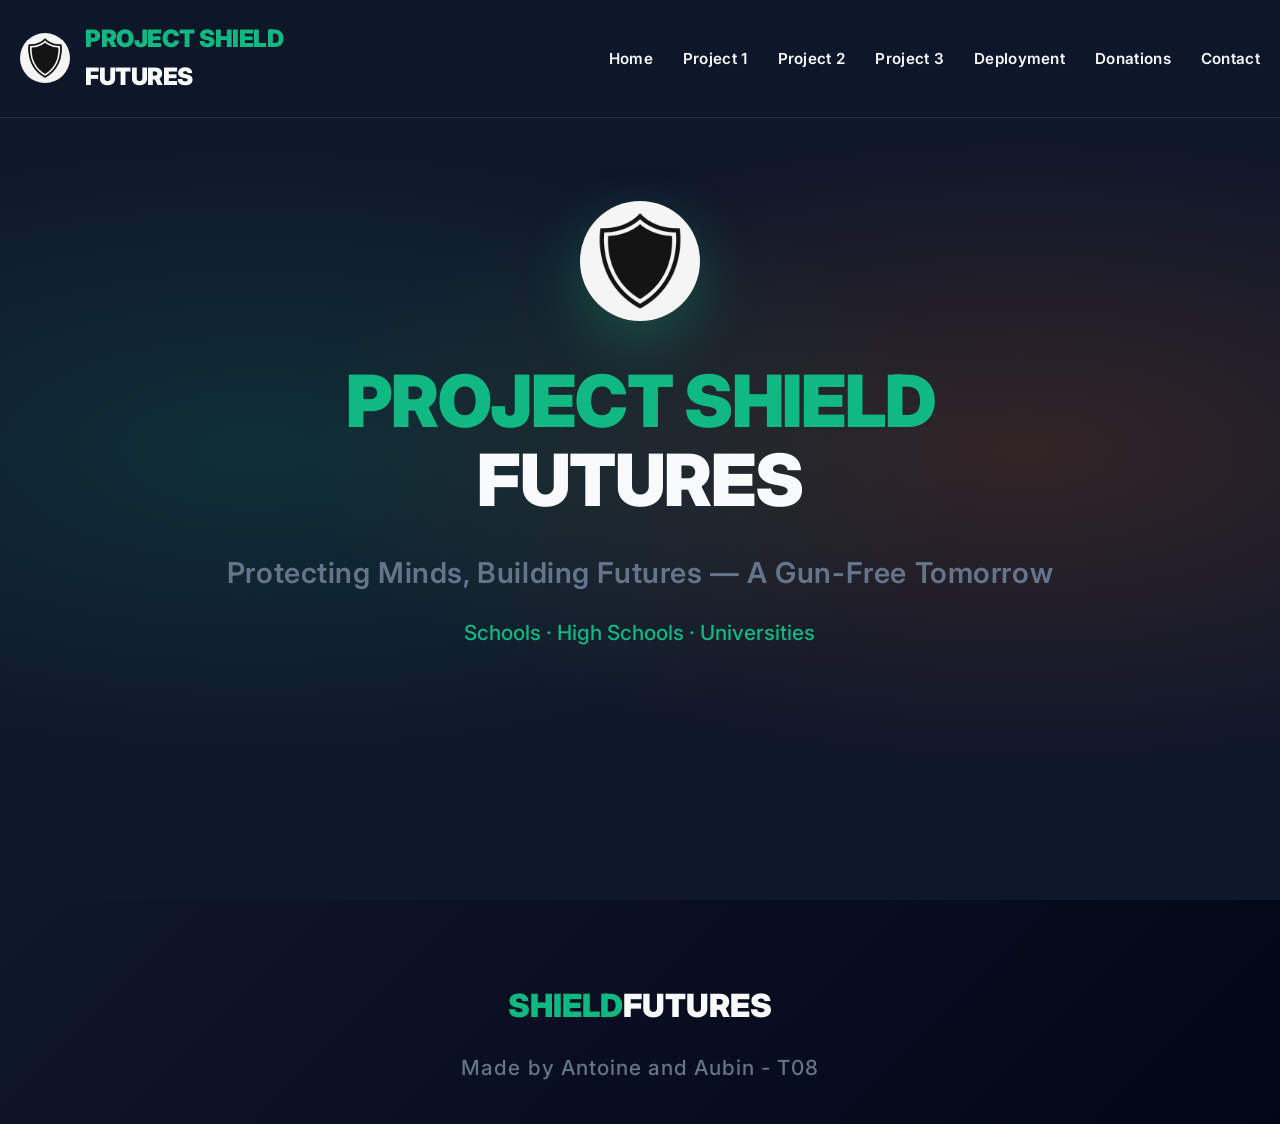
==== index.html @ 718054be "Update index.html" ====
<!DOCTYPE html>
<html lang="en">
<head>
    <meta charset="UTF-8">
    <meta name="viewport" content="width=device-width, initial-scale=1.0">
    <title>Guns Out. Safety In.</title>
    <link rel="icon" type="image/png" href="logo.png">
    <link rel="preconnect" href="https://fonts.googleapis.com">
    <link rel="preconnect" href="https://fonts.gstatic.com" crossorigin>
    <link href="https://fonts.googleapis.com/css2?family=Inter:wght@300;400;500;600;700;800;900&display=swap" rel="stylesheet">
    <link rel="stylesheet" href="css/styles.css">
</head>
<body>
    <!-- HEADER -->
    <header class="header">
        <div class="header-content">
            <a href="index.html" class="logo">
                <img src="logo.png" alt="Shield Futures Logo">
                <span class="logo-text"><span class="highlight">PROJECT SHIELD</span><br>FUTURES</span>
            </a>
            <nav>
                <ul class="nav-menu">
                    <li><a href="index.html">Home</a></li>
                    <li><a href="project1.html">Project 1</a></li>
                    <li><a href="project2.html">Project 2</a></li>
                    <li><a href="project3.html">Project 3</a></li>
                    <li><a href="deployment.html">Deployment</a></li>
                    <li><a href="donations.html">Donations</a></li>
                    <li><a href="contact.html">Contact</a></li>
                </ul>
                <div class="hamburger">
                    <span></span>
                    <span></span>
                    <span></span>
                </div>
            </nav>
        </div>
    </header>

    <!-- MOBILE MENU -->
    <div class="mobile-menu">
        <button class="mobile-menu-close">&times;</button>
        <a href="index.html">Home</a>
        <a href="project1.html">Project 1</a>
        <a href="project2.html">Project 2</a>
        <a href="project3.html">Project 3</a>
        <a href="deployment.html">Deployment</a>
        <a href="donations.html">Donations</a>
        <a href="contact.html">Contact</a>
    </div>

    <!-- HERO SECTION -->
    <section id="hero" class="section hero">
        <div class="container">
            <div class="hero-content">
                <div class="shield-icon">
                    <img src="logo.png" alt="Shield Futures Logo">
                </div>
                <h1><span class="highlight">PROJECT SHIELD</span><br>FUTURES</h1>
                <h2>Protecting Minds, Building Futures &mdash; A Gun-Free Tomorrow</h2>
                <div class="hero-location">Schools &middot; High Schools &middot; Universities</div>
            </div>
        </div>
    </section>

    <!-- FOOTER -->
    <footer class="footer">
        <div class="container">
            <div class="footer-logo">SHIELD<span>FUTURES</span></div>
            <div class="footer-message">Made by Antoine and Aubin - T08</div>
        </div>
    </footer>

    <script src="js/script.js"></script>
</body>
</html>
---- css/styles.css ----
/* ===== CSS VARIABLES ===== */
:root {
    --bg-dark: #0F172A;
    --bg-light: #F8FAFC;
    --primary: #10B981;
    --accent: #F97316;
    --text-dark: #0F172A;
    --text-light: #F8FAFC;
    --text-muted: #64748B;
    --font-family: 'Inter', -apple-system, BlinkMacSystemFont, 'Segoe UI', Roboto, sans-serif;
}

/* ===== RESET & BASE ===== */
* {
    margin: 0;
    padding: 0;
    box-sizing: border-box;
}

html {
    scroll-behavior: smooth;
}

body {
    font-family: var(--font-family);
    background-color: var(--bg-dark);
    color: var(--text-light);
    line-height: 1.6;
    overflow-x: hidden;
}

.container {
    max-width: 1400px;
    margin: 0 auto;
    padding: 0 20px;
}

/* ===== HEADER ===== */
.header {
    position: fixed;
    top: 0;
    left: 0;
    right: 0;
    z-index: 1000;
    padding: 20px 0;
    background: rgba(15, 23, 42, 0.9);
    backdrop-filter: blur(10px);
    border-bottom: 1px solid rgba(255, 255, 255, 0.1);
}

.header-content {
    display: flex;
    justify-content: space-between;
    align-items: center;
    max-width: 1400px;
    margin: 0 auto;
    padding: 0 20px;
}

.logo {
    display: flex;
    align-items: center;
    gap: 15px;
    text-decoration: none;
    color: var(--text-light);
}

.logo img {
    width: 50px;
    height: 50px;
    border-radius: 50%;
    object-fit: cover;
}

.logo-text {
    font-size: 1.5rem;
    font-weight: 900;
    letter-spacing: -0.02em;
}

.logo-text .highlight {
    color: var(--primary);
}

.nav-menu {
    display: flex;
    gap: 30px;
    list-style: none;
}

.nav-menu a {
    text-decoration: none;
    color: var(--text-light);
    font-weight: 600;
    font-size: 0.95rem;
    letter-spacing: 0.02em;
    transition: color 0.3s ease;
    position: relative;
    padding: 5px 0;
}

.nav-menu a:hover {
    color: var(--primary);
}

.nav-menu a::after {
    content: '';
    position: absolute;
    bottom: 0;
    left: 0;
    width: 0;
    height: 2px;
    background: var(--primary);
    transition: width 0.3s ease;
}

.nav-menu a:hover::after {
    width: 100%;
}

.hamburger {
    display: none;
    flex-direction: column;
    gap: 5px;
    cursor: pointer;
    padding: 10px;
}

.hamburger span {
    width: 25px;
    height: 2px;
    background: var(--text-light);
    transition: all 0.3s ease;
}

/* ===== UTILITY CLASSES ===== */
.section {
    padding: 100px 0;
    min-height: 100vh;
    display: flex;
    align-items: center;
    position: relative;
}

.section-title {
    font-size: 3rem;
    font-weight: 900;
    text-align: center;
    margin-bottom: 60px;
    color: var(--text-light);
    letter-spacing: -0.02em;
}

.section-title .highlight {
    color: var(--primary);
}

.section-subtitle {
    font-size: 1.5rem;
    font-weight: 600;
    color: var(--text-muted);
    text-align: center;
    margin-bottom: 40px;
    letter-spacing: 0.05em;
}

.section-number {
    display: inline-block;
    padding: 8px 20px;
    background: linear-gradient(135deg, var(--primary), var(--accent));
    border-radius: 25px;
    font-size: 1.2rem;
    font-weight: 800;
    color: var(--bg-dark);
    margin-right: 15px;
}

/* ===== HERO SECTION ===== */
.hero {
    padding: 120px 0;
    position: relative;
    overflow: hidden;
}

.hero::before {
    content: '';
    position: absolute;
    top: 0;
    left: 0;
    right: 0;
    bottom: 0;
    background: 
        radial-gradient(ellipse at 20% 50%, rgba(16, 185, 129, 0.15) 0%, transparent 50%),
        radial-gradient(ellipse at 80% 50%, rgba(249, 115, 22, 0.15) 0%, transparent 50%);
    pointer-events: none;
}

.hero-content {
    text-align: center;
    position: relative;
    z-index: 1;
}

.hero h1 {
    font-size: 4.5rem;
    font-weight: 900;
    line-height: 1.1;
    margin-bottom: 30px;
    color: var(--text-light);
    letter-spacing: -0.02em;
}

.hero h1 .highlight {
    color: var(--primary);
}

.hero h2 {
    font-size: 1.8rem;
    font-weight: 600;
    color: var(--text-muted);
    margin-bottom: 20px;
    letter-spacing: 0.02em;
}

.hero-location {
    font-size: 1.3rem;
    color: var(--primary);
    font-weight: 500;
    margin-bottom: 50px;
}

.shield-icon {
    width: 120px;
    height: 120px;
    border-radius: 50%;
    display: flex;
    align-items: center;
    justify-content: center;
    margin: 0 auto 40px;
    box-shadow: 0 20px 60px rgba(16, 185, 129, 0.3);
    overflow: hidden;
}

.shield-icon img {
    width: 100%;
    height: 100%;
    object-fit: cover;
}

/* ===== PROJECT SECTIONS ===== */
.project-section {
    background-color: var(--bg-light);
    color: var(--text-dark);
}

.project-section .section-title {
    color: var(--text-dark);
}

.project-section .section-subtitle {
    color: var(--text-muted);
}

.bento-grid {
    display: grid;
    grid-template-columns: repeat(3, 1fr);
    gap: 30px;
    margin-top: 40px;
}

@media (max-width: 1024px) {
    .bento-grid {
        grid-template-columns: repeat(2, 1fr);
    }
}

@media (max-width: 768px) {
    .bento-grid {
        grid-template-columns: 1fr;
    }
}

.bento-card {
    background: var(--text-light);
    border-radius: 20px;
    padding: 40px;
    box-shadow: 0 15px 40px rgba(0, 0, 0, 0.1);
    transition: all 0.4s cubic-bezier(0.175, 0.885, 0.32, 1.275);
    border: 2px solid rgba(0, 0, 0, 0.05);
    position: relative;
    overflow: hidden;
    min-height: 320px;
}

.bento-card::before {
    content: '';
    position: absolute;
    top: 0;
    left: 0;
    right: 0;
    height: 5px;
    background: linear-gradient(90deg, var(--primary), var(--accent));
}

.bento-card:hover {
    transform: translateY(-15px) scale(1.02);
    box-shadow: 0 25px 60px rgba(0, 0, 0, 0.2);
    border-color: var(--primary);
}

.bento-card-icon {
    width: 70px;
    height: 70px;
    background: linear-gradient(135deg, rgba(16, 185, 129, 0.2), rgba(249, 115, 22, 0.2));
    border-radius: 16px;
    display: flex;
    align-items: center;
    justify-content: center;
    margin-bottom: 25px;
    font-size: 2.5rem;
    border: 2px solid var(--primary);
}

.bento-card h3 {
    font-size: 1.5rem;
    font-weight: 800;
    margin-bottom: 20px;
    color: var(--text-dark);
    letter-spacing: -0.01em;
}

.bento-card .keywords {
    display: flex;
    flex-wrap: wrap;
    gap: 10px;
}

.keyword-tag {
    padding: 8px 18px;
    background: rgba(16, 185, 129, 0.1);
    border: 1px solid var(--primary);
    border-radius: 20px;
    font-size: 0.9rem;
    font-weight: 600;
    color: var(--primary);
}

/* ===== DEPLOYMENT SECTION ===== */
#deployment {
    background: linear-gradient(135deg, var(--bg-dark) 0%, #1E293B 100%);
}

.deployment-grid {
    display: grid;
    grid-template-columns: repeat(3, 1fr);
    gap: 30px;
    margin-top: 50px;
}

@media (max-width: 1024px) {
    .deployment-grid {
        grid-template-columns: 1fr;
    }
}

.deployment-card {
    background: rgba(255, 255, 255, 0.05);
    border: 2px solid rgba(255, 255, 255, 0.1);
    border-radius: 20px;
    padding: 40px;
    transition: all 0.4s cubic-bezier(0.175, 0.885, 0.32, 1.275);
    text-align: center;
    backdrop-filter: blur(10px);
}

.deployment-card:hover {
    transform: translateY(-10px);
    background: rgba(16, 185, 129, 0.1);
    border-color: var(--primary);
    box-shadow: 0 20px 40px rgba(16, 185, 129, 0.2);
}

.deployment-card-icon {
    width: 80px;
    height: 80px;
    background: linear-gradient(135deg, var(--primary), var(--accent));
    border-radius: 20px;
    display: flex;
    align-items: center;
    justify-content: center;
    margin: 0 auto 25px;
    font-size: 2.5rem;
    box-shadow: 0 10px 30px rgba(16, 185, 129, 0.3);
}

.deployment-card h3 {
    font-size: 1.4rem;
    font-weight: 800;
    margin-bottom: 15px;
    color: var(--text-light);
}

.deployment-card p {
    color: var(--text-muted);
    font-weight: 500;
    font-size: 0.95rem;
}

/* ===== DONATIONS PAGE ===== */
.donations-section {
    background-color: var(--bg-light);
    color: var(--text-dark);
    padding: 100px 0;
}

.donations-content {
    max-width: 800px;
    margin: 0 auto;
    text-align: center;
}

.donations-title {
    font-size: 3rem;
    font-weight: 900;
    color: var(--text-dark);
    margin-bottom: 30px;
    letter-spacing: -0.02em;
}

.donations-title .highlight {
    color: var(--primary);
}

.donations-intro {
    font-size: 1.2rem;
    color: var(--text-muted);
    margin-bottom: 60px;
    line-height: 1.8;
}

.donations-grid {
    display: grid;
    grid-template-columns: repeat(auto-fit, minmax(300px, 1fr));
    gap: 30px;
    margin-bottom: 60px;
}

.donation-card {
    background: var(--text-light);
    border-radius: 20px;
    padding: 40px;
    box-shadow: 0 15px 40px rgba(0, 0, 0, 0.1);
    border: 2px solid rgba(0, 0, 0, 0.05);
    text-align: center;
    transition: all 0.4s ease;
}

.donation-card:hover {
    transform: translateY(-10px);
    box-shadow: 0 20px 40px rgba(16, 185, 129, 0.2);
    border-color: var(--primary);
}

.donation-card-icon {
    width: 80px;
    height: 80px;
    background: linear-gradient(135deg, var(--primary), var(--accent));
    border-radius: 20px;
    display: flex;
    align-items: center;
    justify-content: center;
    margin: 0 auto 25px;
    font-size: 3rem;
}

.donation-card h3 {
    font-size: 1.5rem;
    font-weight: 800;
    color: var(--text-dark);
    margin-bottom: 15px;
}

.donation-card p {
    color: var(--text-muted);
    margin-bottom: 25px;
    line-height: 1.6;
}

.donation-amount {
    font-size: 2.5rem;
    font-weight: 900;
    color: var(--primary);
    margin-bottom: 10px;
}

.donation-progress {
    background: rgba(16, 185, 129, 0.2);
    border-radius: 15px;
    height: 10px;
    margin: 20px 0;
    overflow: hidden;
}

.donation-progress-fill {
    height: 100%;
    background: linear-gradient(90deg, var(--primary), var(--accent));
    border-radius: 15px;
    width: 75%;
    transition: width 1s ease;
}

.donation-stats {
    display: flex;
    justify-content: space-around;
    margin-top: 40px;
    flex-wrap: wrap;
    gap: 20px;
}

.stat-item {
    text-align: center;
}

.stat-number {
    font-size: 2rem;
    font-weight: 900;
    color: var(--primary);
    display: block;
}

.stat-label {
    font-size: 0.9rem;
    color: var(--text-muted);
    margin-top: 5px;
}

.donate-btn {
    display: inline-block;
    padding: 18px 40px;
    background: linear-gradient(135deg, var(--primary), var(--accent));
    color: var(--bg-dark);
    text-decoration: none;
    font-weight: 800;
    font-size: 1.1rem;
    border-radius: 30px;
    transition: all 0.3s ease;
    box-shadow: 0 10px 30px rgba(16, 185, 129, 0.3);
}

.donate-btn:hover {
    transform: translateY(-3px);
    box-shadow: 0 15px 40px rgba(16, 185, 129, 0.5);
}

/* ===== CONTACT PAGE ===== */
.contact-section {
    background-color: var(--bg-light);
    color: var(--text-dark);
    padding: 100px 0;
}

.contact-content {
    max-width: 800px;
    margin: 0 auto;
}

.contact-title {
    font-size: 3rem;
    font-weight: 900;
    color: var(--text-dark);
    text-align: center;
    margin-bottom: 30px;
    letter-spacing: -0.02em;
}

.contact-title .highlight {
    color: var(--primary);
}

.contact-intro {
    font-size: 1.2rem;
    color: var(--text-muted);
    text-align: center;
    margin-bottom: 60px;
    line-height: 1.8;
}

.contact-form {
    background: var(--text-light);
    border-radius: 20px;
    padding: 50px;
    box-shadow: 0 15px 40px rgba(0, 0, 0, 0.1);
    border: 2px solid rgba(0, 0, 0, 0.05);
}

.form-group {
    margin-bottom: 30px;
}

.form-group label {
    display: block;
    font-weight: 600;
    color: var(--text-dark);
    margin-bottom: 10px;
    font-size: 1rem;
}

.form-group input,
.form-group textarea {
    width: 100%;
    padding: 15px 20px;
    border: 2px solid rgba(0, 0, 0, 0.1);
    border-radius: 12px;
    font-family: var(--font-family);
    font-size: 1rem;
    transition: all 0.3s ease;
    background: var(--text-light);
    color: var(--text-dark);
}

.form-group input:focus,
.form-group textarea:focus {
    outline: none;
    border-color: var(--primary);
    box-shadow: 0 0 0 3px rgba(16, 185, 129, 0.1);
}

.form-group textarea {
    min-height: 150px;
    resize: vertical;
}

.submit-btn {
    display: inline-block;
    padding: 18px 40px;
    background: linear-gradient(135deg, var(--primary), var(--accent));
    color: var(--bg-dark);
    text-decoration: none;
    font-weight: 800;
    font-size: 1.1rem;
    border-radius: 30px;
    transition: all 0.3s ease;
    box-shadow: 0 10px 30px rgba(16, 185, 129, 0.3);
    border: none;
    cursor: pointer;
}

.submit-btn:hover {
    transform: translateY(-3px);
    box-shadow: 0 15px 40px rgba(16, 185, 129, 0.5);
}

.contact-info {
    display: grid;
    grid-template-columns: repeat(auto-fit, minmax(250px, 1fr));
    gap: 30px;
    margin-top: 60px;
}

.info-card {
    background: var(--text-light);
    border-radius: 20px;
    padding: 40px;
    box-shadow: 0 15px 40px rgba(0, 0, 0, 0.1);
    border: 2px solid rgba(0, 0, 0, 0.05);
    text-align: center;
    transition: all 0.4s ease;
}

.info-card:hover {
    transform: translateY(-10px);
    box-shadow: 0 20px 40px rgba(16, 185, 129, 0.2);
    border-color: var(--primary);
}

.info-card-icon {
    width: 70px;
    height: 70px;
    background: linear-gradient(135deg, var(--primary), var(--accent));
    border-radius: 20px;
    display: flex;
    align-items: center;
    justify-content: center;
    margin: 0 auto 20px;
    font-size: 2.5rem;
}

.info-card h3 {
    font-size: 1.3rem;
    font-weight: 800;
    color: var(--text-dark);
    margin-bottom: 15px;
}

.info-card p {
    color: var(--text-muted);
    line-height: 1.6;
}

/* ===== FOOTER ===== */
.footer {
    background: linear-gradient(135deg, var(--bg-dark) 0%, #020617 100%);
    padding: 80px 0 40px;
    text-align: center;
}

.footer-logo {
    font-size: 2rem;
    font-weight: 900;
    color: var(--primary);
    margin-bottom: 20px;
}

.footer-logo span {
    color: var(--text-light);
}

.footer-message {
    font-size: 1.3rem;
    color: var(--text-muted);
    font-weight: 500;
    letter-spacing: 0.05em;
}

/* ===== RESPONSIVE DESIGN ===== */
@media (max-width: 1200px) {
    .hero h1 {
        font-size: 3.5rem;
    }
    
    .section-title {
        font-size: 2.5rem;
    }
    
    .donations-title,
    .contact-title {
        font-size: 2.5rem;
    }
}

@media (max-width: 992px) {
    .hero h1 {
        font-size: 3rem;
    }
    
    .hero h2 {
        font-size: 1.5rem;
    }
    
    .bento-grid {
        grid-template-columns: repeat(2, 1fr);
    }
    
    .section {
        padding: 80px 0;
    }
    
    .nav-menu {
        display: none;
    }
    
    .hamburger {
        display: flex;
    }
}

@media (max-width: 768px) {
    .hero h1 {
        font-size: 2.5rem;
    }
    
    .hero h2 {
        font-size: 1.3rem;
    }
    
    .section-title {
        font-size: 2rem;
    }
    
    .section {
        padding: 60px 0;
    }
    
    .deployment-grid {
        grid-template-columns: 1fr;
    }
    
    .bento-grid {
        grid-template-columns: 1fr;
    }
    
    .donations-grid {
        grid-template-columns: 1fr;
    }
    
    .contact-info {
        grid-template-columns: 1fr;
    }
    
    .logo-text {
        font-size: 1.2rem;
    }
    
    .nav-menu {
        display: none;
    }
}

@media (max-width: 576px) {
    .hero h1 {
        font-size: 2rem;
    }
    
    .section-title {
        font-size: 1.8rem;
    }
    
    .bento-grid {
        grid-template-columns: 1fr;
    }
    
    .shield-icon {
        width: 100px;
        height: 100px;
    }
    
    .donations-title,
    .contact-title {
        font-size: 2rem;
    }
    
    .donation-card {
        padding: 30px 20px;
    }
    
    .contact-form {
        padding: 30px 20px;
    }
}

/* ===== ANIMATIONS ===== */
@keyframes fadeInUp {
    from {
        opacity: 0;
        transform: translateY(50px);
    }
    to {
        opacity: 1;
        transform: translateY(0);
    }
}

.animate-fade-in-up {
    opacity: 0;
    animation: fadeInUp 0.8s ease-out forwards;
}

.delay-1 { animation-delay: 0.1s; }
.delay-2 { animation-delay: 0.2s; }
.delay-3 { animation-delay: 0.3s; }
.delay-4 { animation-delay: 0.4s; }
.delay-5 { animation-delay: 0.5s; }
.delay-6 { animation-delay: 0.6s; }

/* ===== MOBILE MENU ===== */
.mobile-menu {
    position: fixed;
    top: 0;
    left: 0;
    right: 0;
    bottom: 0;
    background: rgba(15, 23, 42, 0.98);
    backdrop-filter: blur(10px);
    z-index: 2000;
    display: flex;
    flex-direction: column;
    align-items: center;
    justify-content: center;
    gap: 30px;
    transform: translateY(-100%);
    transition: transform 0.3s ease;
}

.mobile-menu.active {
    transform: translateY(0);
}

.mobile-menu a {
    text-decoration: none;
    color: var(--text-light);
    font-weight: 600;
    font-size: 1.5rem;
    letter-spacing: 0.02em;
    transition: color 0.3s ease;
    padding: 15px 30px;
    border: 2px solid transparent;
    border-radius: 15px;
}

.mobile-menu a:hover {
    color: var(--primary);
    border-color: var(--primary);
}

.mobile-menu-close {
    position: absolute;
    top: 30px;
    right: 30px;
    width: 50px;
    height: 50px;
    background: linear-gradient(135deg, var(--primary), var(--accent));
    border: none;
    border-radius: 50%;
    color: var(--bg-dark);
    font-size: 2rem;
    cursor: pointer;
    transition: all 0.3s ease;
}

.mobile-menu-close:hover {
    transform: scale(1.1);
}
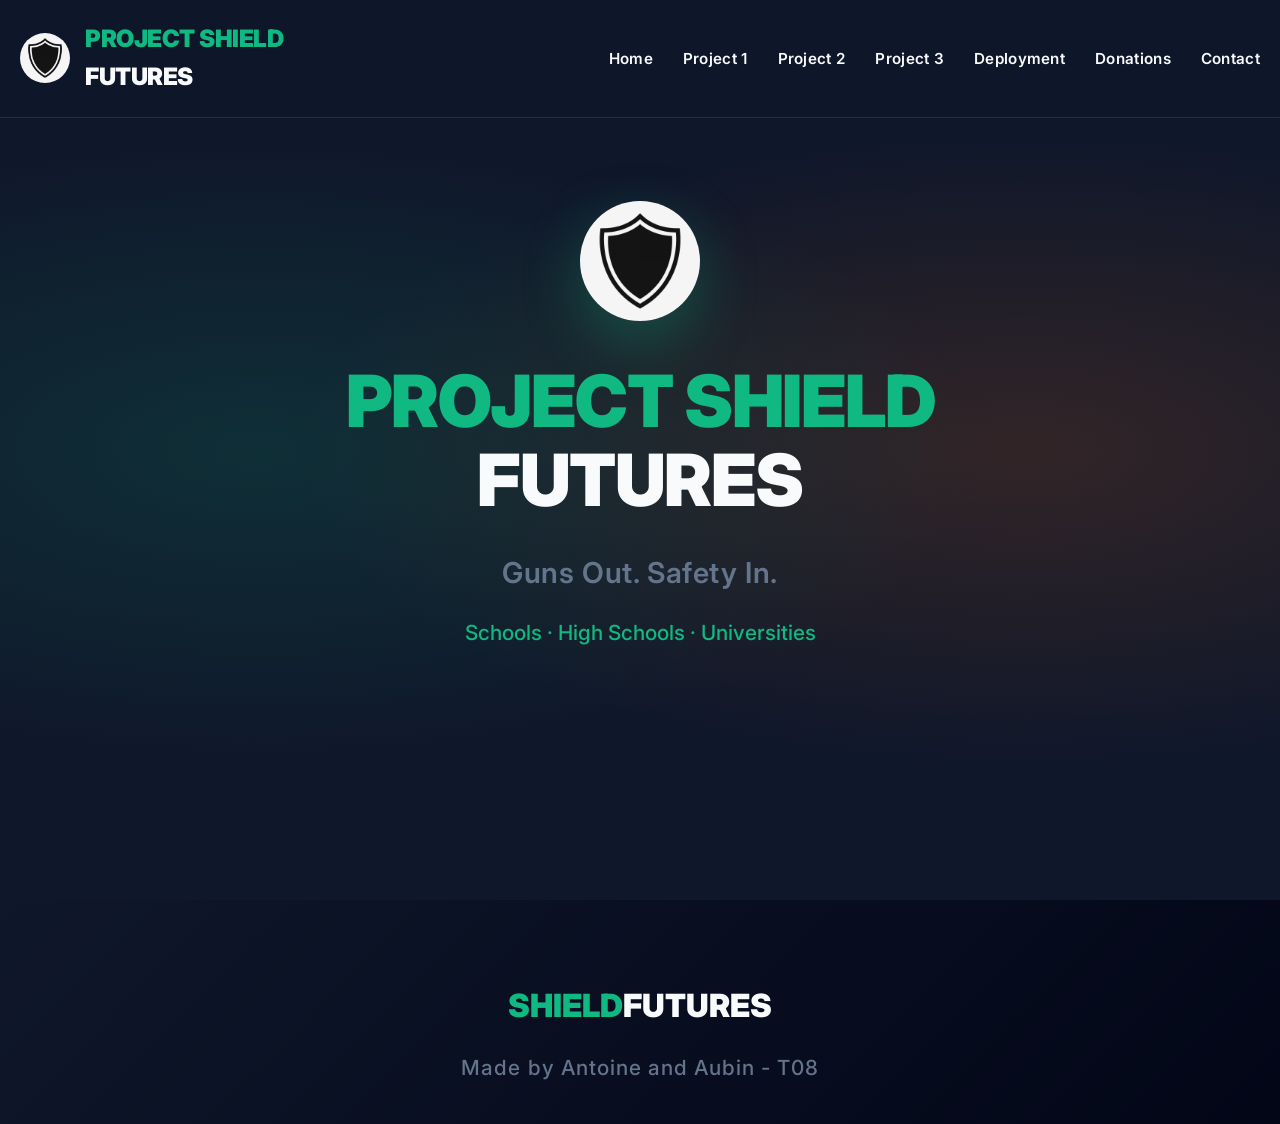
==== commit 489a5e26: "Update subtitle for project shield" ====
--- a/index.html
+++ b/index.html
@@ -57,7 +57,7 @@
                     <img src="logo.png" alt="Shield Futures Logo">
                 </div>
                 <h1><span class="highlight">PROJECT SHIELD</span><br>FUTURES</h1>
-                <h2>Protecting Minds, Building Futures &mdash; A Gun-Free Tomorrow</h2>
+                <h2>Guns Out. Safety In.</h2>
                 <div class="hero-location">Schools &middot; High Schools &middot; Universities</div>
             </div>
         </div>
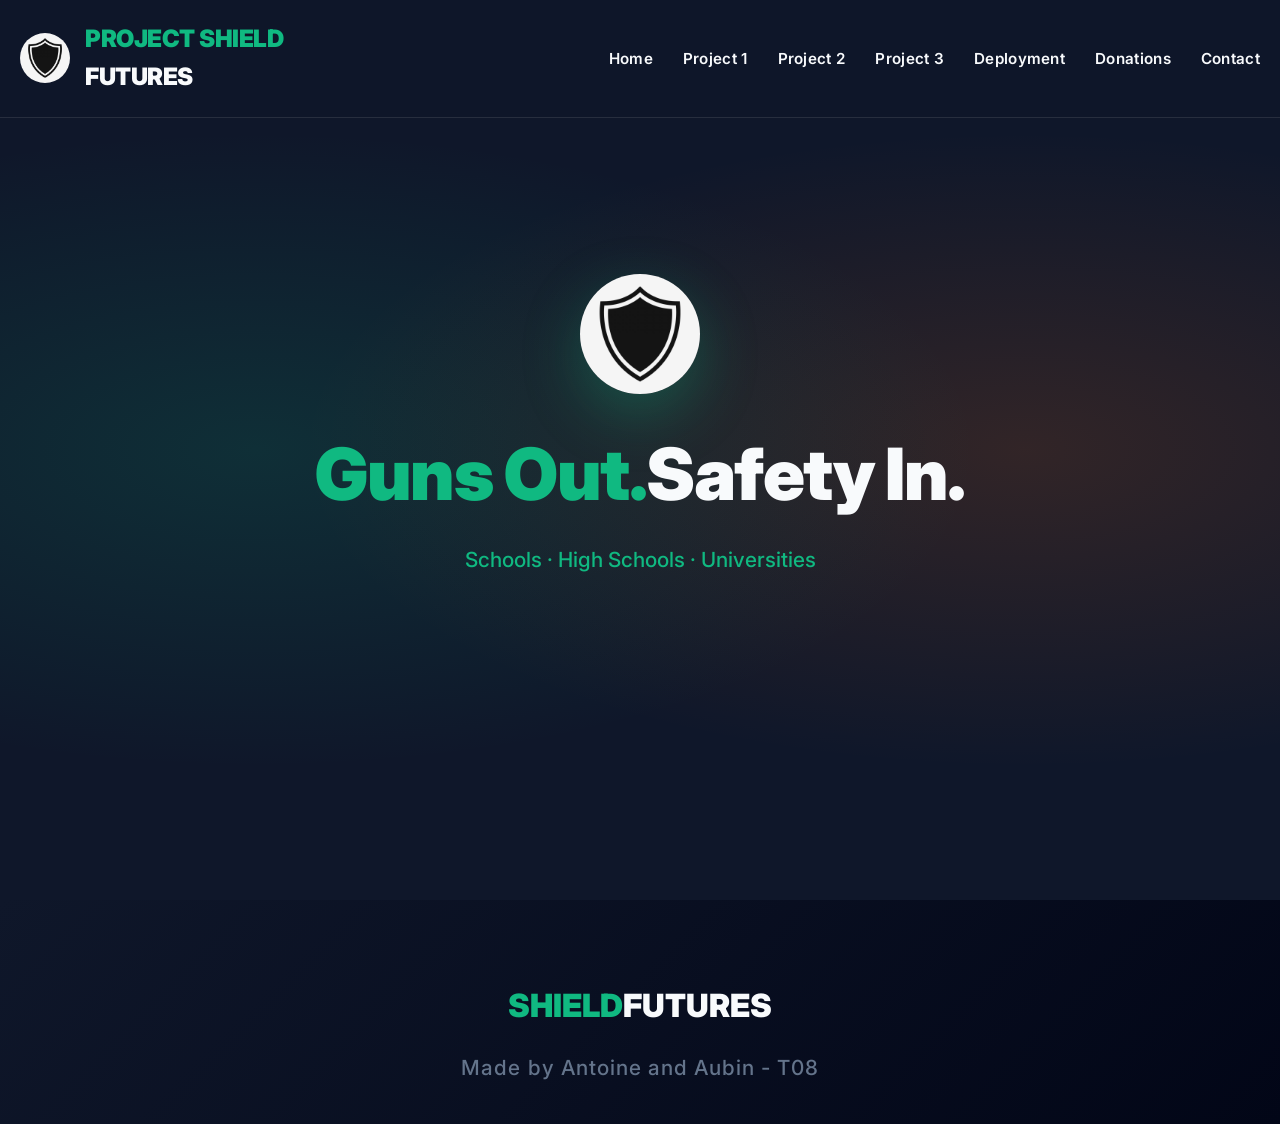
==== commit 2bc699dd: "Modify hero section header text Updated header text and removed empty h2 element." ====
--- a/index.html
+++ b/index.html
@@ -56,8 +56,8 @@
                 <div class="shield-icon">
                     <img src="logo.png" alt="Shield Futures Logo">
                 </div>
-                <h1><span class="highlight">PROJECT SHIELD</span><br>FUTURES</h1>
-                <h2>Guns Out. Safety In.</h2>
+                <h1><span class="highlight">Guns Out.</span>Safety In.<br></h1>
+                <h2> </h2>
                 <div class="hero-location">Schools &middot; High Schools &middot; Universities</div>
             </div>
         </div>
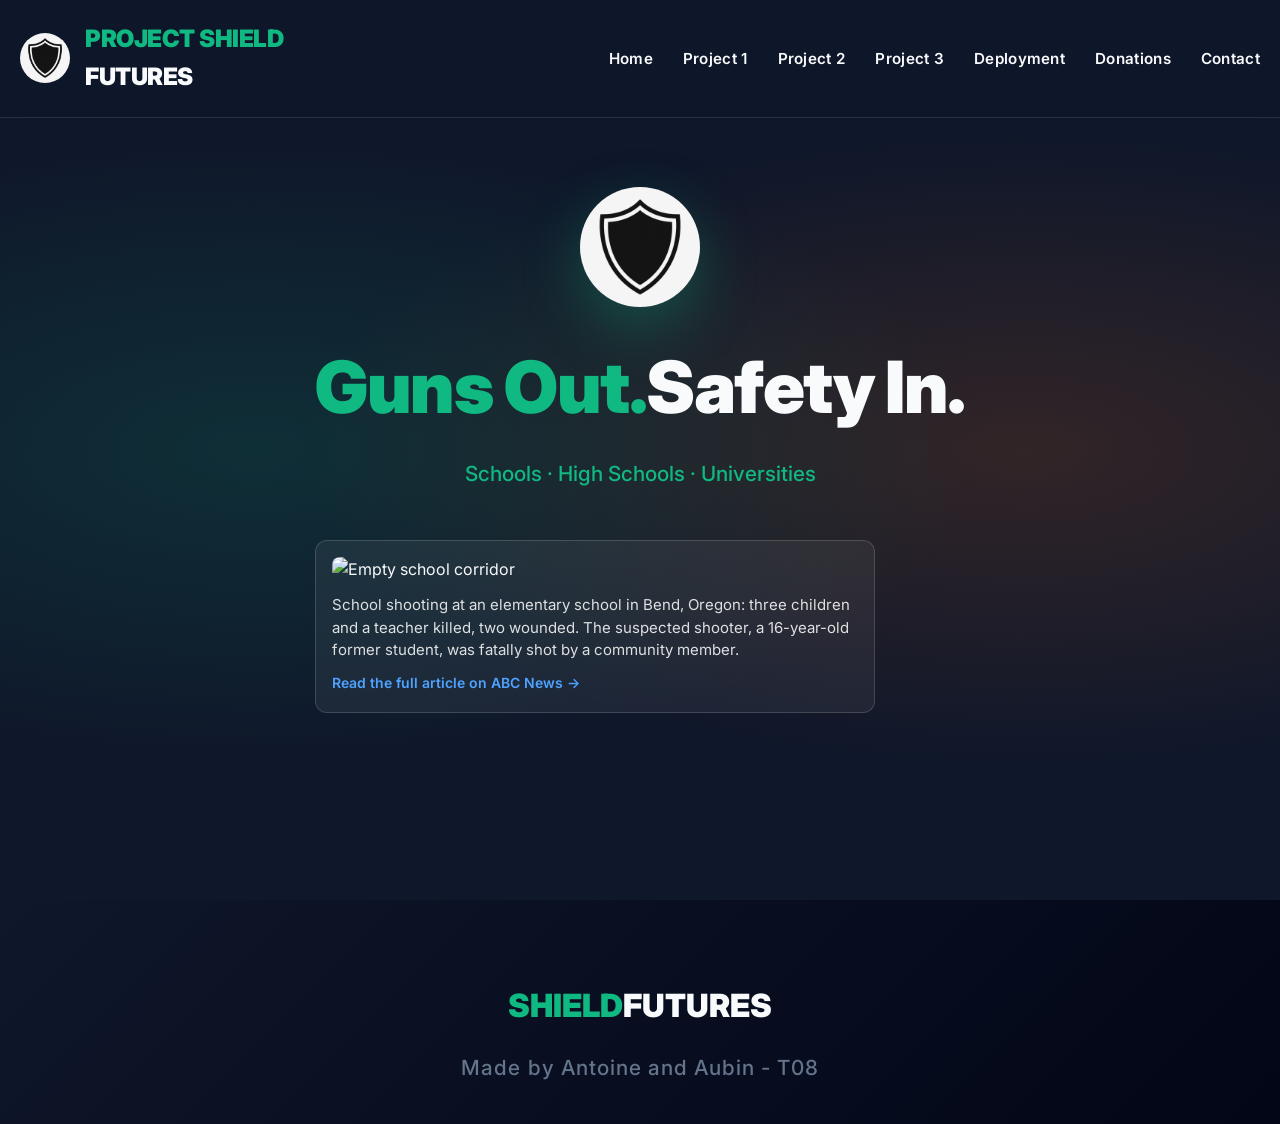
==== commit 4a2b255a: "Add news card (Bend, Oregon school shooting) below hero title" ====
--- a/index.html
+++ b/index.html
@@ -9,6 +9,13 @@
     <link rel="preconnect" href="https://fonts.gstatic.com" crossorigin>
     <link href="https://fonts.googleapis.com/css2?family=Inter:wght@300;400;500;600;700;800;900&display=swap" rel="stylesheet">
     <link rel="stylesheet" href="css/styles.css">
+    <style>
+        .news-card { margin-top: 40px; max-width: 560px; background: rgba(255,255,255,0.06); border: 1px solid rgba(255,255,255,0.15); border-radius: 12px; padding: 16px; text-align: left; }
+        .news-image { width: 100%; height: auto; border-radius: 8px; display: block; }
+        .news-summary { margin: 12px 0 8px; font-size: 15px; line-height: 1.5; color: rgba(255,255,255,0.85); }
+        .news-link { color: #4da3ff; font-weight: 600; text-decoration: none; font-size: 14px; }
+        .news-link:hover { text-decoration: underline; }
+    </style>
 </head>
 <body>
     <!-- HEADER -->
@@ -46,7 +53,6 @@
         <a href="project3.html">Project 3</a>
         <a href="deployment.html">Deployment</a>
         <a href="donations.html">Donations</a>
-        <a href="contact.html">Contact</a>
     </div>
 
     <!-- HERO SECTION -->
@@ -59,6 +65,16 @@
                 <h1><span class="highlight">Guns Out.</span>Safety In.<br></h1>
                 <h2> </h2>
                 <div class="hero-location">Schools &middot; High Schools &middot; Universities</div>
+
+                <!-- NEWS UPDATE -->
+                <div class="news-card">
+                    <img class="news-image" src="https://images.unsplash.com/photo-1580582932707-520aed93755b?w=800&q=80" alt="Empty school corridor">
+                    <p class="news-summary">
+                        School shooting at an elementary school in Bend, Oregon: three children and a teacher killed, two wounded.
+                        The suspected shooter, a 16-year-old former student, was fatally shot by a community member.
+                    </p>
+                    <a class="news-link" href="https://abcnews.com/US/multiple-people-injured-shooting-oregon-elementary-fchool-suspeet/story?id=137303119" target="_blank" rel="noopener">Read the full article on ABC News &rarr;</a>
+                </div>
             </div>
         </div>
     </section>
@@ -73,4 +89,4 @@
 
     <script src="js/script.js"></script>
 </body>
-</html>
+</html>
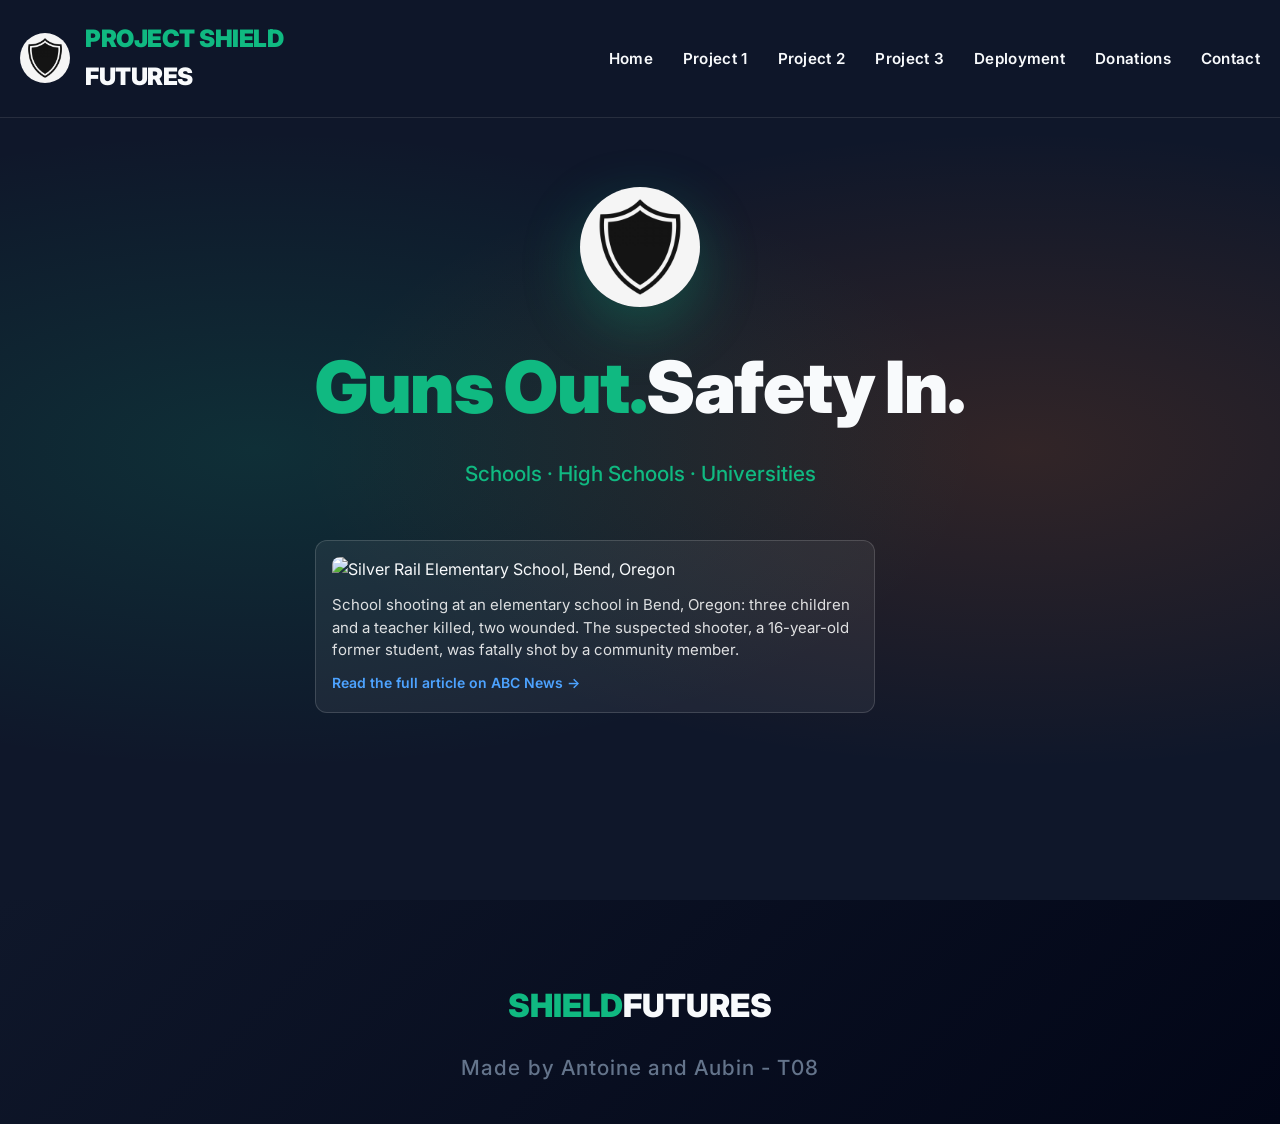
==== commit a8f85713: "Use ABC News photo in news card" ====
--- a/index.html
+++ b/index.html
@@ -68,7 +68,7 @@
 
                 <!-- NEWS UPDATE -->
                 <div class="news-card">
-                    <img class="news-image" src="https://images.unsplash.com/photo-1580582932707-520aed93755b?w=800&q=80" alt="Empty school corridor">
+                    <img class="news-image" src="https://i.abcnewsfe.com/a/68429305-e490-4d65-90ef-fd8ef9f7b938/bend-14-ap-gmh-261016_1792165253418_hpMain_16x9.jpg?w=992" alt="Silver Rail Elementary School, Bend, Oregon">
                     <p class="news-summary">
                         School shooting at an elementary school in Bend, Oregon: three children and a teacher killed, two wounded.
                         The suspected shooter, a 16-year-old former student, was fatally shot by a community member.
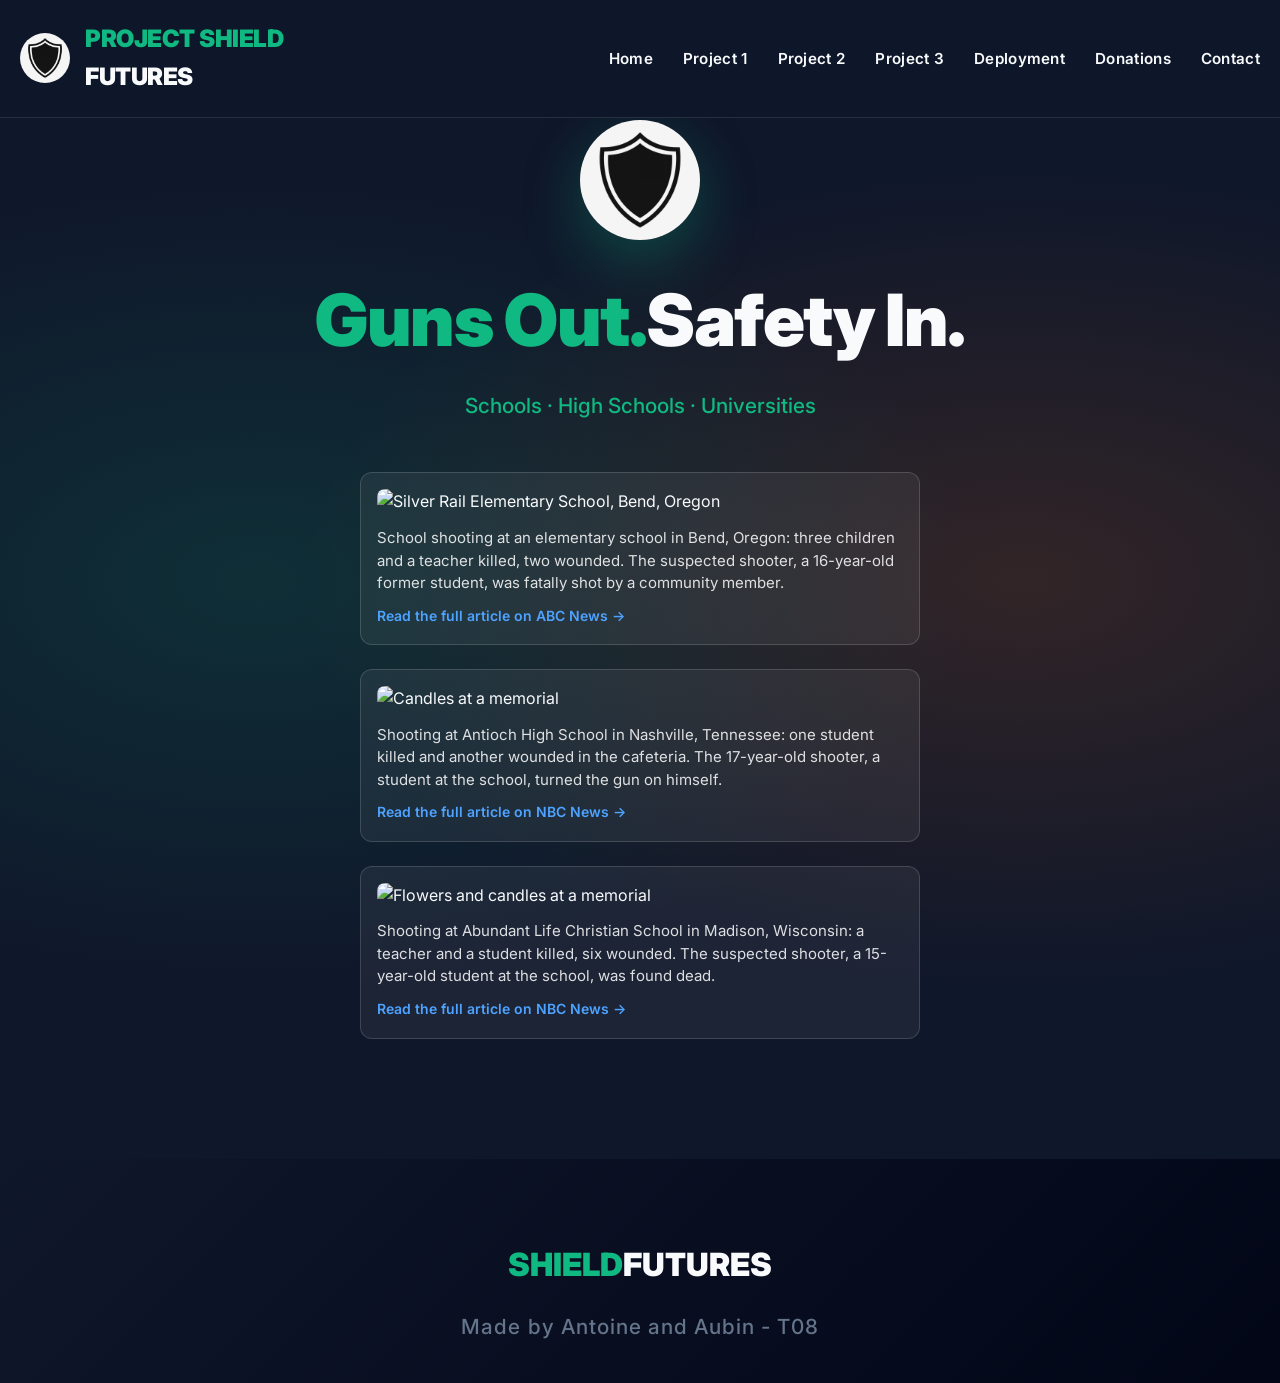
==== commit 2eb20a7d: "Add two more school shooting news cards and center news section" ====
--- a/index.html
+++ b/index.html
@@ -10,8 +10,9 @@
     <link href="https://fonts.googleapis.com/css2?family=Inter:wght@300;400;500;600;700;800;900&display=swap" rel="stylesheet">
     <link rel="stylesheet" href="css/styles.css">
     <style>
-        .news-card { margin-top: 40px; max-width: 560px; background: rgba(255,255,255,0.06); border: 1px solid rgba(255,255,255,0.15); border-radius: 12px; padding: 16px; text-align: left; }
-        .news-image { width: 100%; height: auto; border-radius: 8px; display: block; }
+        .news-container { margin: 40px auto 0; width: 100%; display: flex; flex-direction: column; align-items: center; gap: 24px; }
+        .news-card { width: 100%; max-width: 560px; margin: 0 auto; background: rgba(255,255,255,0.06); border: 1px solid rgba(255,255,255,0.15); border-radius: 12px; padding: 16px; text-align: left; box-sizing: border-box; }
+        .news-image { width: 100%; height: auto; border-radius: 8px; display: block; object-fit: cover; }
         .news-summary { margin: 12px 0 8px; font-size: 15px; line-height: 1.5; color: rgba(255,255,255,0.85); }
         .news-link { color: #4da3ff; font-weight: 600; text-decoration: none; font-size: 14px; }
         .news-link:hover { text-decoration: underline; }
@@ -66,14 +67,39 @@
                 <h2> </h2>
                 <div class="hero-location">Schools &middot; High Schools &middot; Universities</div>
 
-                <!-- NEWS UPDATE -->
-                <div class="news-card">
-                    <img class="news-image" src="https://i.abcnewsfe.com/a/68429305-e490-4d65-90ef-fd8ef9f7b938/bend-14-ap-gmh-261016_1792165253418_hpMain_16x9.jpg?w=992" alt="Silver Rail Elementary School, Bend, Oregon">
-                    <p class="news-summary">
-                        School shooting at an elementary school in Bend, Oregon: three children and a teacher killed, two wounded.
-                        The suspected shooter, a 16-year-old former student, was fatally shot by a community member.
-                    </p>
-                    <a class="news-link" href="https://abcnews.com/US/multiple-people-injured-shooting-oregon-elementary-fchool-suspeet/story?id=137303119" target="_blank" rel="noopener">Read the full article on ABC News &rarr;</a>
+                <!-- NEWS CARDS -->
+                <div class="news-container">
+
+                    <!-- Bend, Oregon -->
+                    <div class="news-card">
+                        <img class="news-image" src="https://i.abcnewsfe.com/a/68429305-e490-4d65-90ef-fd8ef9f7b938/bend-14-ap-gmh-261016_1792165253418_hpMain_16x9.jpg?w=992" alt="Silver Rail Elementary School, Bend, Oregon">
+                        <p class="news-summary">
+                            School shooting at an elementary school in Bend, Oregon: three children and a teacher killed, two wounded.
+                            The suspected shooter, a 16-year-old former student, was fatally shot by a community member.
+                        </p>
+                        <a class="news-link" href="https://abcnews.com/US/multiple-people-injured-shooting-oregon-elementary-fchool-suspeet/story?id=137303119" target="_blank" rel="noopener">Read the full article on ABC News &rarr;</a>
+                    </div>
+
+                    <!-- Antioch High School, Nashville -->
+                    <div class="news-card">
+                        <img class="news-image" src="https://images.unsplash.com/photo-1615812218152-8dd1f6f0f9ab?w=800&q=80" alt="Candles at a memorial">
+                        <p class="news-summary">
+                            Shooting at Antioch High School in Nashville, Tennessee: one student killed and another wounded in the cafeteria.
+                            The 17-year-old shooter, a student at the school, turned the gun on himself.
+                        </p>
+                        <a class="news-link" href="https://www.nbcnews.com/news/us-news/2-students-shot-cafeteria-nashville-high-school-suspected-shooter-no-l-rcna188785" target="_blank" rel="noopener">Read the full article on NBC News &rarr;</a>
+                    </div>
+
+                    <!-- Abundant Life Christian School, Madison -->
+                    <div class="news-card">
+                        <img class="news-image" src="https://images.unsplash.com/photo-1518391846065-908a6b1e47d5?w=800&q=80" alt="Flowers and candles at a memorial">
+                        <p class="news-summary">
+                            Shooting at Abundant Life Christian School in Madison, Wisconsin: a teacher and a student killed, six wounded.
+                            The suspected shooter, a 15-year-old student at the school, was found dead.
+                        </p>
+                        <a class="news-link" href="https://www.nbcnews.com/news/us-news/abundant-life-christian-school-shooting-madison-wisconsin-what-kn-rcna184460" target="_blank" rel="noopener">Read the full article on NBC News &rarr;</a>
+                    </div>
+
                 </div>
             </div>
         </div>
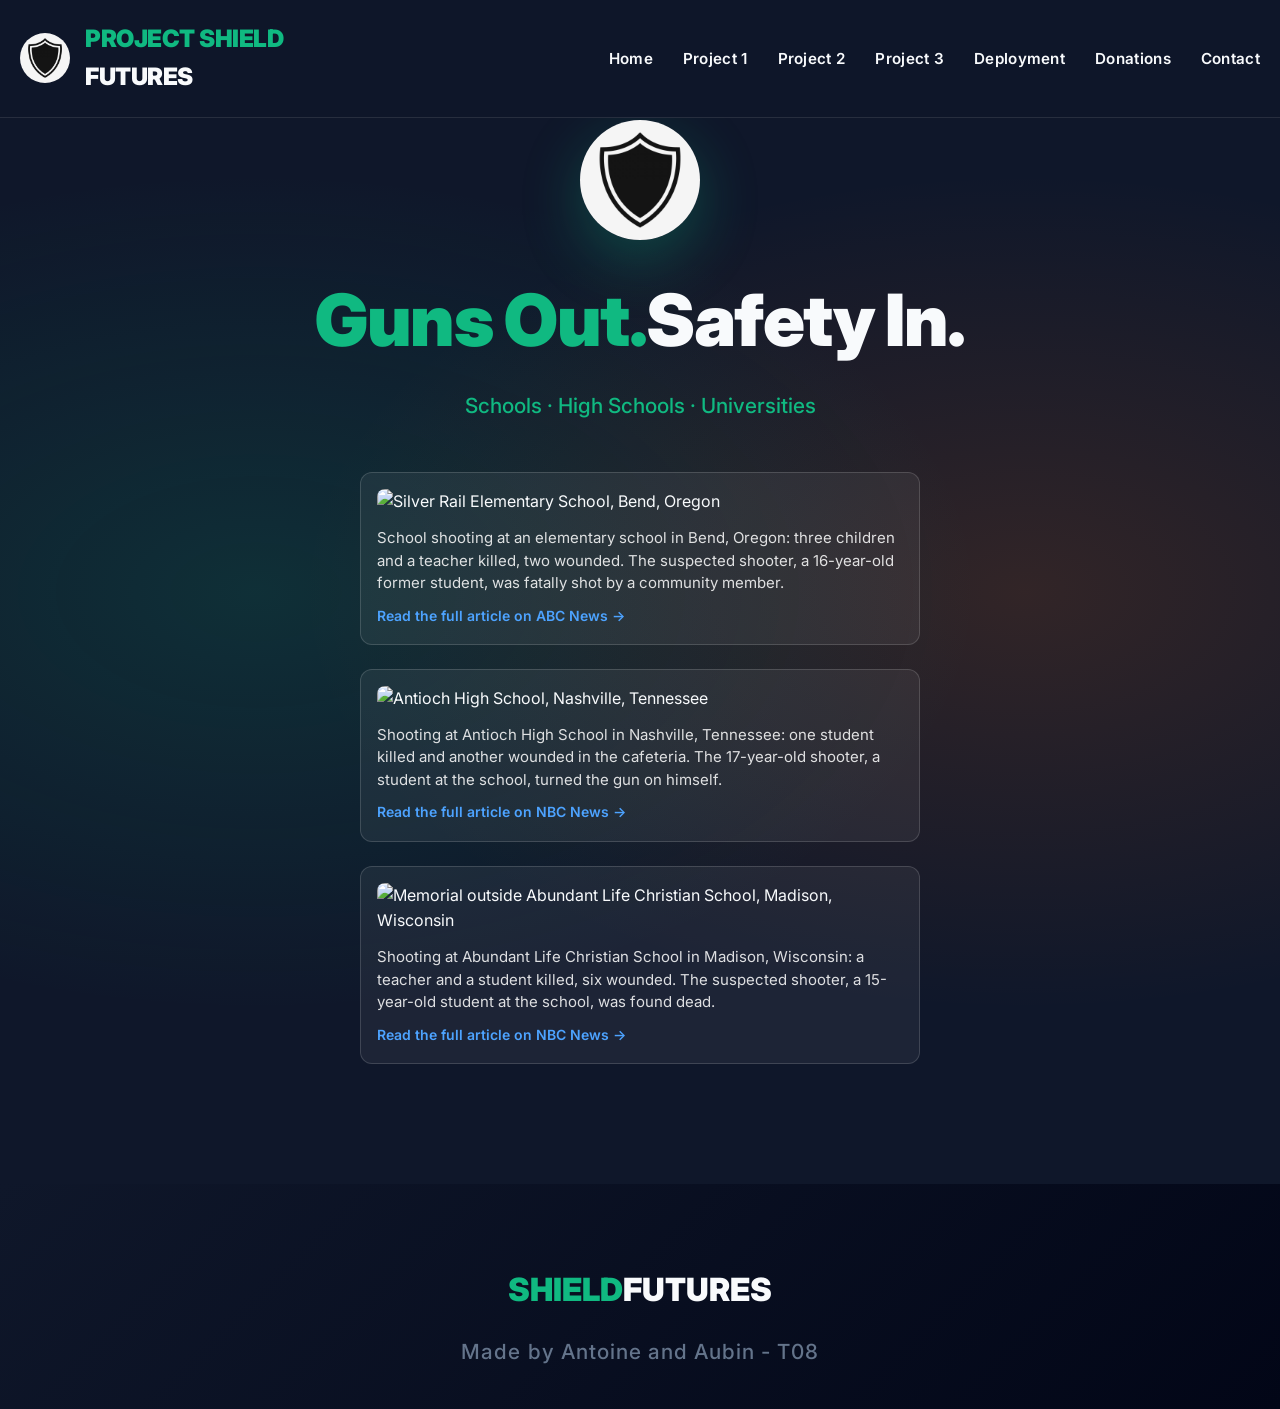
==== commit 75d5a709: "Use NBC News photo for Antioch High School news card" ====
--- a/index.html
+++ b/index.html
@@ -82,7 +82,7 @@
 
                     <!-- Antioch High School, Nashville -->
                     <div class="news-card">
-                        <img class="news-image" src="https://images.unsplash.com/photo-1615812218152-8dd1f6f0f9ab?w=800&q=80" alt="Candles at a memorial">
+                        <img class="news-image" src="https://media-cldnry.s-nbcnews.com/image/upload/t_fit-1500w,f_auto,q_auto:best/rockcms/2025-01/250122-antioch-high-school-vl-100p-c83e5c.jpg" alt="Antioch High School, Nashville, Tennessee">
                         <p class="news-summary">
                             Shooting at Antioch High School in Nashville, Tennessee: one student killed and another wounded in the cafeteria.
                             The 17-year-old shooter, a student at the school, turned the gun on himself.
@@ -92,7 +92,7 @@
 
                     <!-- Abundant Life Christian School, Madison -->
                     <div class="news-card">
-                        <img class="news-image" src="https://images.unsplash.com/photo-1518391846065-908a6b1e47d5?w=800&q=80" alt="Flowers and candles at a memorial">
+                        <img class="news-image" src="https://www.wpr.org/wp-content/uploads/2024/12/241217_ALCSMEMORIAL03-scaled.jpg" alt="Memorial outside Abundant Life Christian School, Madison, Wisconsin">
                         <p class="news-summary">
                             Shooting at Abundant Life Christian School in Madison, Wisconsin: a teacher and a student killed, six wounded.
                             The suspected shooter, a 15-year-old student at the school, was found dead.
